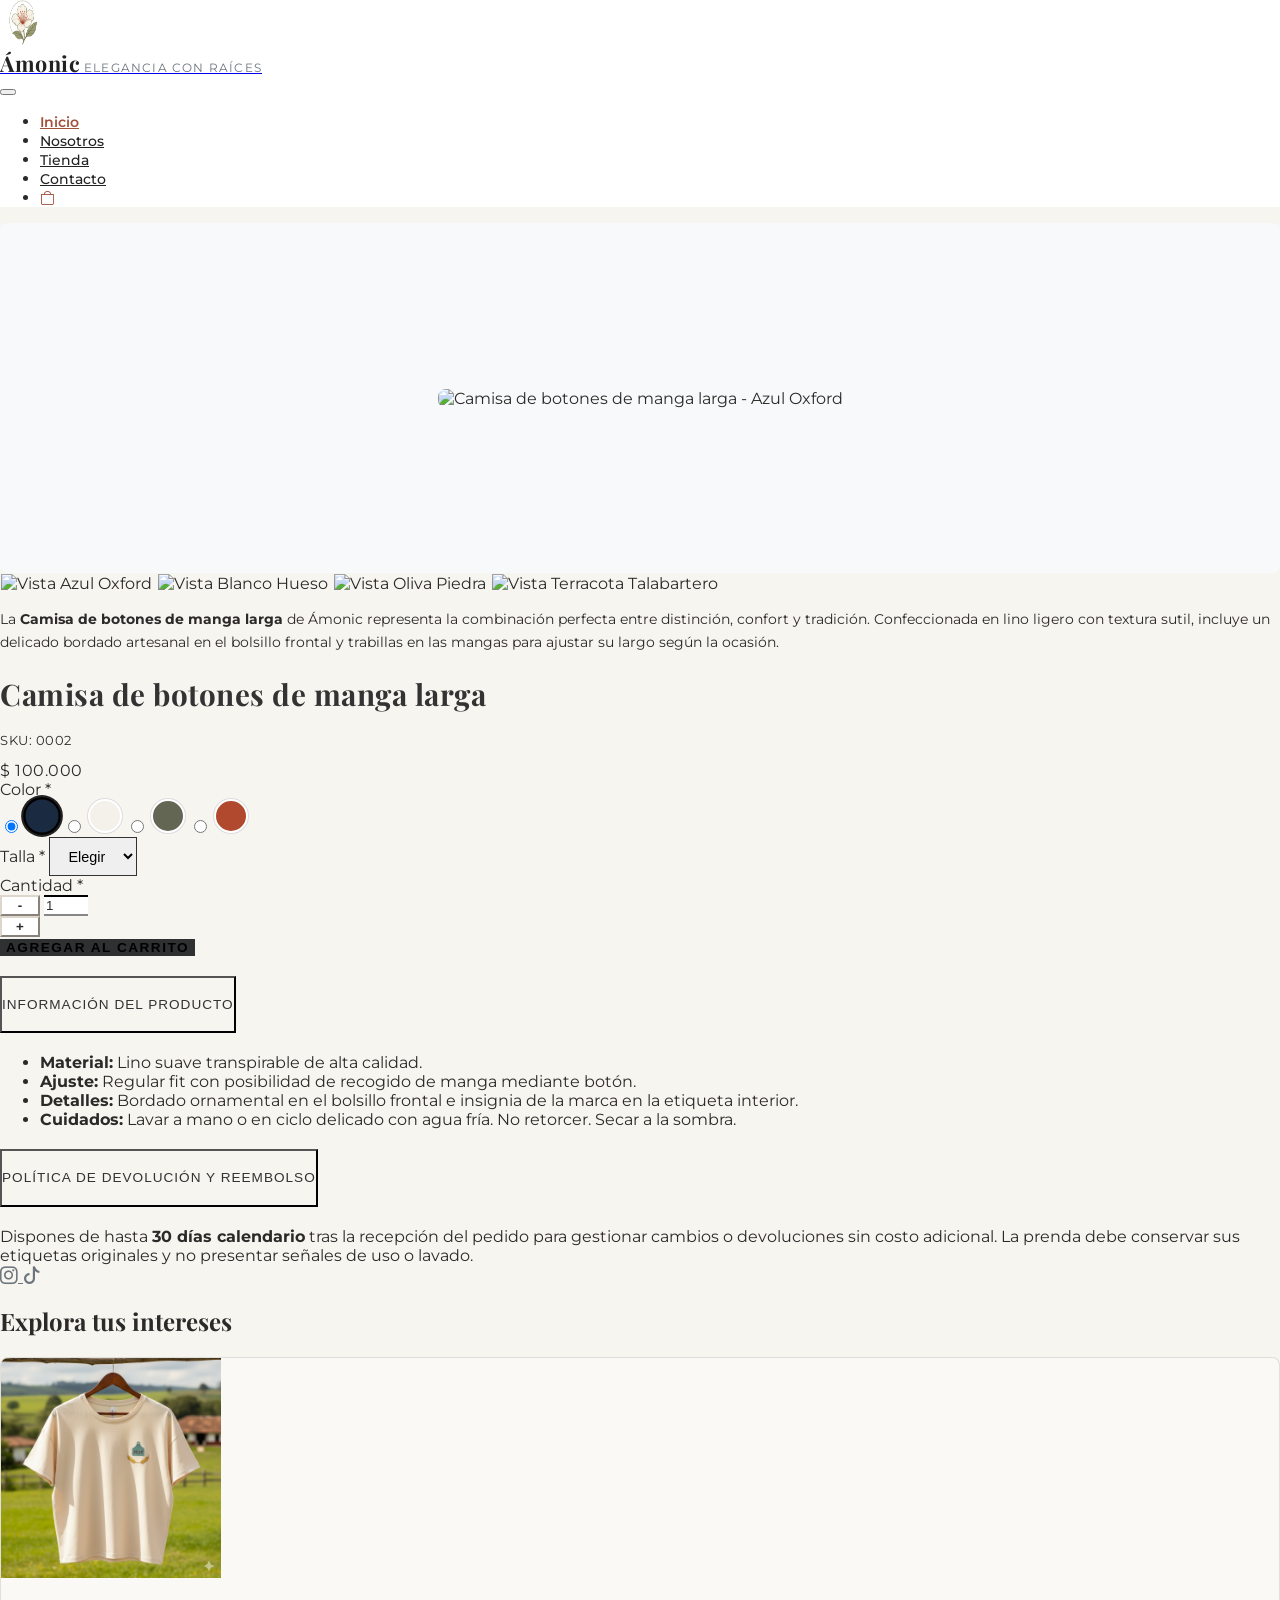
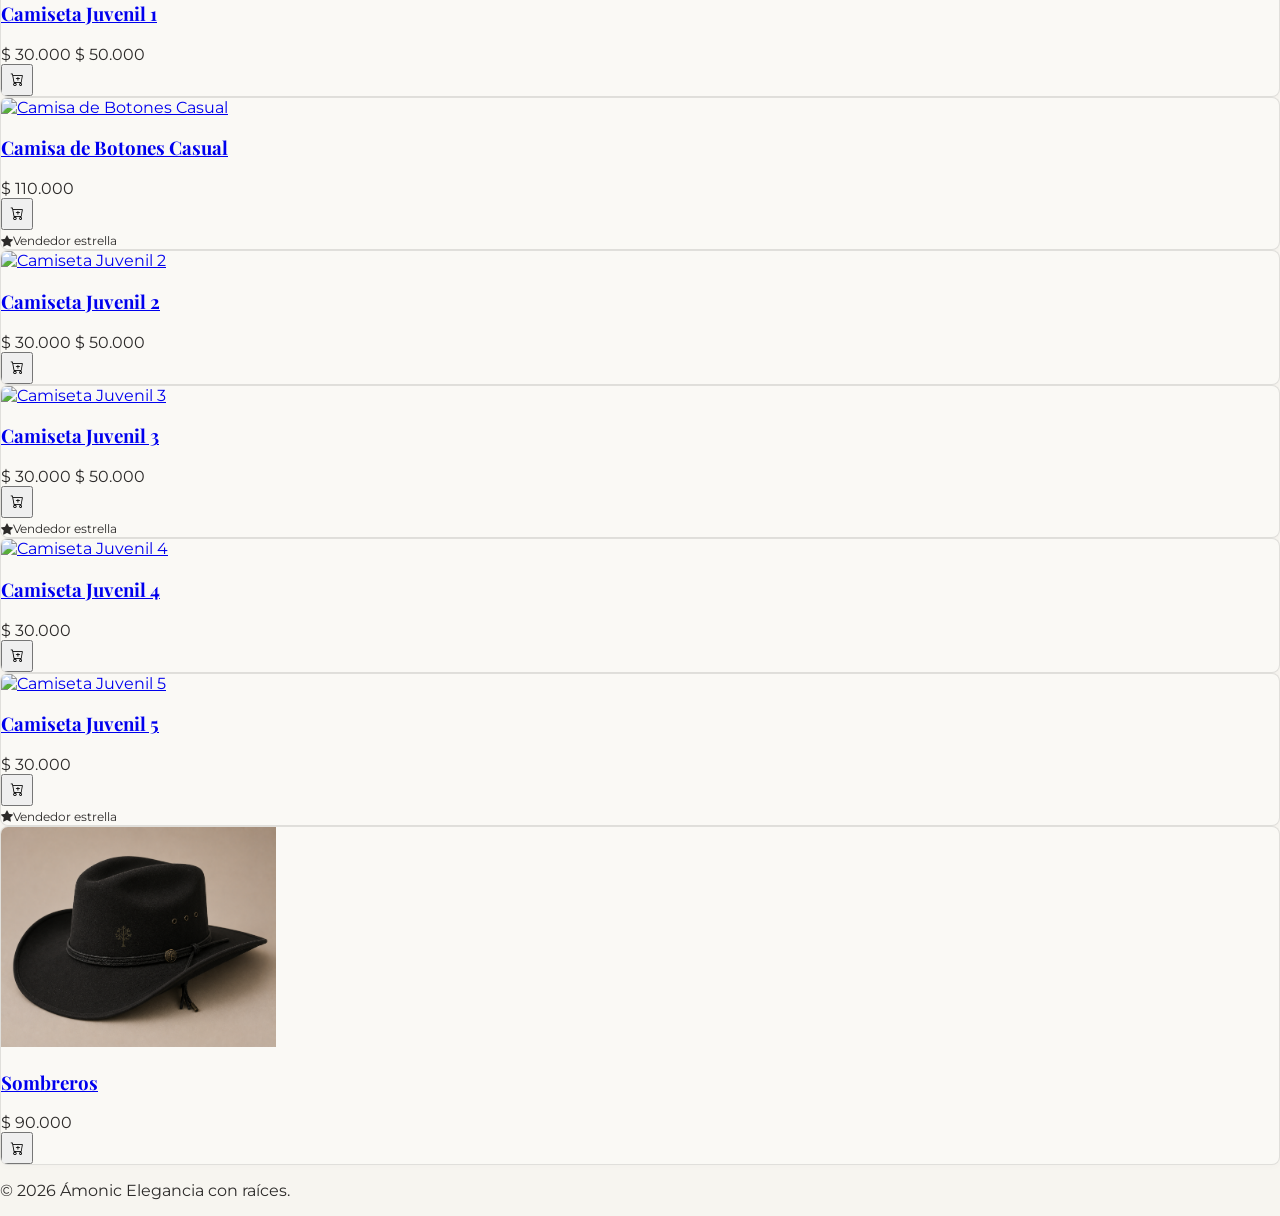
==== Camisa de botones.html @ 0eb74360 "SegundoRepositorio" ====
<!DOCTYPE html>
<html lang="es">
<head>
    <meta charset="UTF-8">
    <meta name="viewport" content="width=device-width, initial-scale=1.0">
    <title>Amonic - Elegancia con raíces</title>
    <!-- Favicon de la página -->
    <link rel="icon" type="image/png" href="Img/LOGO en barra.png">
    <!-- Bootstrap CSS -->
    <link rel="stylesheet" href="css/bootstrap.min.css">
    <!-- Bootstrap Iconos -->
    <link rel="stylesheet" href="https://cdn.jsdelivr.net/npm/bootstrap-icons@1.11.3/font/bootstrap-icons.min.css">
    <!-- Google Fuentes -->
    <link rel="preconnect" href="https://fonts.googleapis.com">
    <link rel="preconnect" href="https://fonts.gstatic.com" crossorigin>
    <link href="https://fonts.googleapis.com/css2?family=Montserrat:ital,wght@0,100..900;1,100..900&family=Playfair+Display:ital,wght@0,400..900;1,400..900&display=swap" rel="stylesheet">
    <link rel="stylesheet" href="css/style.css">
</head>
<body class="scroll-smooth">

    <!-- Barra de Navegación -->
    <header class="sticky-top bg-white shadow-sm">
        <nav class="navbar navbar-expand-lg navbar-light py-3">
            <div class="container">
                <!-- Logo en la Barra de Nav -->
                <a class="navbar-brand d-flex align-items-center gap-3" href="index.html">
                    <img src="Img/LOGO en barra.png" alt="Amonic Logo" width="45" height="45" class="d-inline-block object-fit-contain">
                    <div class="d-flex flex-column align-items-start">
                        <span class="brand-title lh-1">Ámonic</span>
                        <span class="brand-subtitle">Elegancia con raíces</span>
                    </div>
                </a>

                <!-- Botón hamburguesa -->
                <button class="navbar-toggler border-0" type="button" data-bs-toggle="collapse" data-bs-target="#navbarAmonic" aria-controls="navbarAmonic" aria-expanded="false" aria-label="Toggle navigation">
                    <span class="navbar-toggler-icon"></span>
                </button>

                <!-- Menú de navegación y Carrito -->
                <div class="collapse navbar-collapse justify-content-end" id="navbarAmonic">
                    <ul class="navbar-nav gap-lg-4 text-center align-items-center">
                        <li class="nav-item">
                            <a class="nav-link custom-link active" href="index.html">Inicio</a>
                        </li>
                        <li class="nav-item">
                            <a class="nav-link custom-link" href="Nosotros.html">Nosotros</a>
                        </li>
                        <li class="nav-item">
                            <a class="nav-link custom-link" href="Tienda.html">Tienda</a>
                        </li>
                        <li class="nav-item">
                            <a class="nav-link custom-link" href="Contacto.html">Contacto</a>
                        </li>
                        <!-- Carrito de compras -->
                        <!-- Carrito de compras -->
                        <li class="nav-item mt-2 mt-lg-0">
                            <!-- Nota: Se recomienda renombrar el archivo físico a 'carrito-de-compras.html' para evitar espacios -->
                            <a class="nav-link custom-link position-relative px-2" href="Carrito de Compras.html" aria-label="Carrito de compras">
                                <i class="bi bi-bag fs-5 carrito-icon"></i>
                            </a>
                        </li>
                    </ul>
                </div>
            </div>
        </nav>
    </header>

    <main class="container product-page my-5">
        <div class="row g-5">
            
            <!-- COLUMNA IZQUIERDA: Galería e Información -->
            <div class="col-lg-6">
                <!-- Imagen Principal -->
                <div class="main-image-container mb-3">
                    <img src="img/Camisa de botones de manga larga-Azul oxford.png" id="mainImage" class="img-fluid w-100 rounded" alt="Camisa de botones de manga larga - Azul Oxford">
                </div>

                <!-- Galería de Miniaturas (4 Colores) -->
                <div class="thumbnail-gallery d-flex gap-2 mb-4 overflow-auto py-1">
                    <img src="img/Camisa de botones de manga larga-Azul oxford.png" class="img-thumbnail static-thumb cursor-pointer" alt="Vista Azul Oxford" style="cursor: pointer; width: 80px; height: 80px; object-fit: cover;">
                    <img src="img/Camisa de botones de manga larga-Blanco hueso.png" class="img-thumbnail static-thumb cursor-pointer" alt="Vista Blanco Hueso" style="cursor: pointer; width: 80px; height: 80px; object-fit: cover;">
                    <img src="img/Camisa de botones de manga larga-Oliva Piedra.png" class="img-thumbnail static-thumb cursor-pointer" alt="Vista Oliva Piedra" style="cursor: pointer; width: 80px; height: 80px; object-fit: cover;">
                    <img src="img/Camisa de botones de manga larga-Terracota Talabartero.png" class="img-thumbnail static-thumb cursor-pointer" alt="Vista Terracota Talabartero" style="cursor: pointer; width: 80px; height: 80px; object-fit: cover;">
                </div>

                <!-- Descripción del Producto -->
                <div class="product-description text-secondary">
                    <p>
                        La <strong>Camisa de botones de manga larga</strong> de Ámonic representa la combinación perfecta entre distinción, confort y tradición. Confeccionada en lino ligero con textura sutil, incluye un delicado bordado artesanal en el bolsillo frontal y trabillas en las mangas para ajustar su largo según la ocasión.
                    </p>
                </div>
            </div>

            <!-- COLUMNA DERECHA: Detalles y Selección de Compra -->
            <div class="col-lg-6 ps-lg-5">
                <h1 class="product-title fw-normal" id="productName">Camisa de botones de manga larga</h1>
                <p class="sku-text text-muted mb-4">SKU: 0002</p>
                
                <div class="product-price fs-4 mb-4 fw-bold" id="productPrice" data-price="100000">$ 100.000</div>

                <!-- Selección de Color (4 opciones) -->
                <div class="mb-4">
                    <label class="form-label d-block text-secondary small mb-2">Color *</label>
                    <div class="d-flex align-items-center gap-2" id="colorSelector">
                        <!-- Azul Oxford -->
                        <input type="radio" name="color" id="color1" class="btn-check" data-img="img/Camisa de botones de manga larga-Azul oxford.png" value="Azul Oxford" checked>
                        <label class="color-circle" for="color1" style="background-color: #1a2a40;" title="Azul Oxford"></label>

                        <!-- Blanco Hueso -->
                        <input type="radio" name="color" id="color2" class="btn-check" data-img="img/Camisa de botones de manga larga-Blanco hueso.png" value="Blanco Hueso">
                        <label class="color-circle" for="color2" style="background-color: #f4f0ea;" title="Blanco Hueso"></label>

                        <!-- Oliva Piedra -->
                        <input type="radio" name="color" id="color3" class="btn-check" data-img="img/Camisa de botones de manga larga-Oliva Piedra.png" value="Oliva Piedra">
                        <label class="color-circle" for="color3" style="background-color: #636653;" title="Oliva Piedra"></label>

                        <!-- Terracota Talabartero -->
                        <input type="radio" name="color" id="color4" class="btn-check" data-img="img/Camisa de botones de manga larga-Terracota Talabartero.png" value="Terracota Talabartero">
                        <label class="color-circle" for="color4" style="background-color: #b0492d;" title="Terracota Talabartero"></label>
                    </div>
                </div>

                <!-- Selección de Talla -->
                <div class="mb-4">
                    <label for="sizeSelect" class="form-label text-secondary small mb-1">Talla *</label>
                    <select class="form-select custom-select-size" id="sizeSelect">
                        <option selected disabled value="">Elegir</option>
                        <option value="S">S</option>
                        <option value="M">M</option>
                        <option value="L">L</option>
                        <option value="XL">XL</option>
                    </select>
                </div>

                <!-- Selección de Cantidad -->
                <div class="mb-4">
                    <label class="form-label text-secondary small mb-1">Cantidad *</label>
                    <div class="input-group quantity-picker" style="max-width: 140px;">
                        <button class="btn btn-outline-secondary" type="button" id="btnDecrease">-</button>
                        <input type="text" class="form-control text-center border-secondary" id="quantityInput" value="1" readonly>
                        <button class="btn btn-outline-secondary" type="button" id="btnIncrease">+</button>
                    </div>
                </div>

                <!-- Botón Agregar al Carrito -->
                <button class="btn btn-dark w-100 btn-add-cart py-3 mb-4 text-uppercase tracking-wider" id="addToCartBtn">Agregar al carrito</button>

                <!-- Acordeón / Secciones Plegables -->
                <div class="accordion accordion-flush product-info-accordion mb-4" id="productAccordion">
                    <div class="accordion-item border-bottom">
                        <h2 class="accordion-header">
                            <button class="accordion-button collapsed fw-medium text-uppercase text-dark" type="button" data-bs-toggle="collapse" data-bs-target="#collapseInfo">
                                INFORMACIÓN DEL PRODUCTO
                            </button>
                        </h2>
                        <div id="collapseInfo" class="accordion-collapse collapse" data-bs-parent="#productAccordion">
                            <div class="accordion-body small text-muted lh-lg">
                                <ul>
                                    <li><strong>Material:</strong> Lino suave transpirable de alta calidad.</li>
                                    <li><strong>Ajuste:</strong> Regular fit con posibilidad de recogido de manga mediante botón.</li>
                                    <li><strong>Detalles:</strong> Bordado ornamental en el bolsillo frontal e insignia de la marca en la etiqueta interior.</li>
                                    <li><strong>Cuidados:</strong> Lavar a mano o en ciclo delicado con agua fría. No retorcer. Secar a la sombra.</li>
                                </ul>
                            </div>
                        </div>
                    </div>

                    <div class="accordion-item border-bottom">
                        <h2 class="accordion-header">
                            <button class="accordion-button collapsed fw-medium text-uppercase text-dark" type="button" data-bs-toggle="collapse" data-bs-target="#collapseReturn">
                                POLÍTICA DE DEVOLUCIÓN Y REEMBOLSO
                            </button>
                        </h2>
                        <div id="collapseReturn" class="accordion-collapse collapse" data-bs-parent="#productAccordion">
                            <div class="accordion-body small text-muted lh-lg">
                                Dispones de hasta <strong>30 días calendario</strong> tras la recepción del pedido para gestionar cambios o devoluciones sin costo adicional. La prenda debe conservar sus etiquetas originales y no presentar señales de uso o lavado.
                            </div>
                        </div>
                    </div>
                </div>

                <!-- Redes Sociales -->
                <div class="social-share d-flex gap-3 text-secondary">
                    <a href="https://www.instagram.com/amonic.0fficial00/" target="_blank" rel="noopener noreferrer" class="social-icon" aria-label="Instagram de Ámonic">
                        <i class="bi bi-instagram fs-5"></i>
                    </a>
                    <a href="#" target="_blank" rel="noopener noreferrer" class="social-icon" aria-label="TikTok de Ámonic">
                        <i class="bi bi-tiktok fs-5"></i>
                    </a>
                </div>

            </div>
        </div>
    </main>

<!-- SECCIÓN: Explora tus intereses / Productos recomendados -->
    <section class="container mt-5 pt-4 border-top">
        <h2 class="fs-4 fw-bold text-dark mb-4">Explora tus intereses</h2>

        <div class="row row-cols-2 row-cols-md-3 row-cols-lg-4 g-3 g-md-4">
            
            <!-- 2. Camiseta Juvenil 1 -->
            <div class="col">
                <div class="card h-100 border-0 shadow-sm rounded-3 overflow-hidden product-card position-relative">
                    <a href="Camiseta Juvenil 1.html" class="text-decoration-none color-inherit d-block">
                        <img src="Img/Camiseta 1.png" class="card-img-top object-fit-cover" alt="Camiseta Juvenil 1" style="height: 220px;">
                    </a>
                    <div class="card-body p-3 d-flex flex-column justify-content-between">
                        <div>
                            <a href="Camiseta Juvenil 1.html" class="text-decoration-none color-inherit">
                                <h3 class="card-title fs-6 text-dark text-truncate mb-1">Camiseta Juvenil 1</h3>
                            </a>
                            <div class="d-flex align-items-center gap-2 mb-2">
                                <span class="fw-bold text-dark fs-6">$ 30.000</span>
                                <span class="text-muted text-decoration-line-through small">$ 50.000</span>
                            </div>
                        </div>
                        <div>
                            <div class="d-flex align-items-center justify-content-end">
                                <button class="btn btn-outline-dark btn-sm rounded-circle d-flex align-items-center justify-content-center p-0" style="width: 32px; height: 32px;" aria-label="Agregar al carrito">
                                    <i class="bi bi-cart-plus fs-6"></i>
                                </button>
                            </div>
                        </div>
                    </div>
                </div>
            </div>

            <!-- 3. Camisa de botones -->
            <div class="col">
                <div class="card h-100 border-0 shadow-sm rounded-3 overflow-hidden product-card position-relative">
                    <a href="Camisa.html" class="text-decoration-none color-inherit d-block">
                        <img src="img/Camisa Maculina Ámonic Esencia Natural-Azul Pizarra.png" class="card-img-top object-fit-cover" alt="Camisa de Botones Casual" style="height: 220px;">
                    </a>
                    <div class="card-body p-3 d-flex flex-column justify-content-between">
                        <div>
                            <a href="Camisa.html" class="text-decoration-none color-inherit">
                                <h3 class="card-title fs-6 text-dark text-truncate mb-1">Camisa de Botones Casual</h3>
                            </a>
                            <div class="d-flex align-items-center gap-2 mb-2">
                                <span class="fw-bold text-dark fs-6">$ 110.000</span>
                            </div>
                        </div>
                        <div>
                            <div class="d-flex align-items-center justify-content-between mb-2">
                                <button class="btn btn-outline-dark btn-sm rounded-circle d-flex align-items-center justify-content-center p-0 ms-auto" style="width: 32px; height: 32px;" aria-label="Agregar al carrito">
                                    <i class="bi bi-cart-plus fs-6"></i>
                                </button>
                            </div>
                            <span class="badge text-bg-dark rounded-1 fw-normal px-2 py-1 w-100 text-center" style="font-size: 0.75rem;">
                                <i class="bi bi-star-fill text-warning me-1"></i>Vendedor estrella
                            </span>
                        </div>
                    </div>
                </div>
            </div>

            <!-- 4. Camiseta Juvenil 2 -->
            <div class="col">
                <div class="card h-100 border-0 shadow-sm rounded-3 overflow-hidden product-card position-relative">
                    <a href="Camiseta Juvenil 2.html" class="text-decoration-none color-inherit d-block">
                        <img src="img/Camiseta 2.png" class="card-img-top object-fit-cover" alt="Camiseta Juvenil 2" style="height: 220px;">
                    </a>
                    <div class="card-body p-3 d-flex flex-column justify-content-between">
                        <div>
                            <a href="Camiseta Juvenil 2.html" class="text-decoration-none color-inherit">
                                <h3 class="card-title fs-6 text-dark text-truncate mb-1">Camiseta Juvenil 2</h3>
                            </a>
                            <div class="d-flex align-items-center gap-2 mb-2">
                                <span class="fw-bold text-dark fs-6">$ 30.000</span>
                                <span class="text-muted text-decoration-line-through small">$ 50.000</span>
                            </div>
                        </div>
                        <div>
                            <div class="d-flex align-items-center justify-content-end">
                                <button class="btn btn-outline-dark btn-sm rounded-circle d-flex align-items-center justify-content-center p-0" style="width: 32px; height: 32px;" aria-label="Agregar al carrito">
                                    <i class="bi bi-cart-plus fs-6"></i>
                                </button>
                            </div>
                        </div>
                    </div>
                </div>
            </div>

            <!-- 5. Camiseta Juvenil 3 -->
            <div class="col">
                <div class="card h-100 border-0 shadow-sm rounded-3 overflow-hidden product-card position-relative">
                    <a href="Camiseta Juvenil 3.html" class="text-decoration-none color-inherit d-block">
                        <img src="img/Camiseta 3.png" class="card-img-top object-fit-cover" alt="Camiseta Juvenil 3" style="height: 220px;">
                    </a>
                    <div class="card-body p-3 d-flex flex-column justify-content-between">
                        <div>
                            <a href="Camiseta Juvenil 3.html" class="text-decoration-none color-inherit">
                                <h3 class="card-title fs-6 text-dark text-truncate mb-1">Camiseta Juvenil 3</h3>
                            </a>
                            <div class="d-flex align-items-center gap-2 mb-2">
                                <span class="fw-bold text-dark fs-6">$ 30.000</span>
                                <span class="text-muted text-decoration-line-through small">$ 50.000</span>
                            </div>
                        </div>
                        <div>
                            <div class="d-flex align-items-center justify-content-between mb-2">
                                <button class="btn btn-outline-dark btn-sm rounded-circle d-flex align-items-center justify-content-center p-0 ms-auto" style="width: 32px; height: 32px;" aria-label="Agregar al carrito">
                                    <i class="bi bi-cart-plus fs-6"></i>
                                </button>
                            </div>
                            <span class="badge text-bg-dark rounded-1 fw-normal px-2 py-1 w-100 text-center" style="font-size: 0.75rem;">
                                <i class="bi bi-star-fill text-warning me-1"></i>Vendedor estrella
                            </span>
                        </div>
                    </div>
                </div>
            </div>

            <!-- 6. Camiseta Juvenil 4 -->
            <div class="col">
                <div class="card h-100 border-0 shadow-sm rounded-3 overflow-hidden product-card position-relative">
                    <a href="Camiseta Juvenil 4.html" class="text-decoration-none color-inherit d-block">
                        <img src="img/Camiseta 4.png" class="card-img-top object-fit-cover" alt="Camiseta Juvenil 4" style="height: 220px;">
                    </a>
                    <div class="card-body p-3 d-flex flex-column justify-content-between">
                        <div>
                            <a href="Camiseta Juvenil 4.html" class="text-decoration-none color-inherit">
                                <h3 class="card-title fs-6 text-dark text-truncate mb-1">Camiseta Juvenil 4</h3>
                            </a>
                            <div class="d-flex align-items-center gap-2 mb-2">
                                <span class="fw-bold text-dark fs-6">$ 30.000</span>
                            </div>
                        </div>
                        <div>
                            <div class="d-flex align-items-center justify-content-end">
                                <button class="btn btn-outline-dark btn-sm rounded-circle d-flex align-items-center justify-content-center p-0" style="width: 32px; height: 32px;" aria-label="Agregar al carrito">
                                    <i class="bi bi-cart-plus fs-6"></i>
                                </button>
                            </div>
                        </div>
                    </div>
                </div>
            </div>

            <!-- 7. Camiseta Juvenil 5 -->
            <div class="col">
                <div class="card h-100 border-0 shadow-sm rounded-3 overflow-hidden product-card position-relative">
                    <a href="Camiseta Juvenil 5.html" class="text-decoration-none color-inherit d-block">
                        <img src="img/Camiseta 5.png" class="card-img-top object-fit-cover" alt="Camiseta Juvenil 5" style="height: 220px;">
                    </a>
                    <div class="card-body p-3 d-flex flex-column justify-content-between">
                        <div>
                            <a href="Camiseta Juvenil 5.html" class="text-decoration-none color-inherit">
                                <h3 class="card-title fs-6 text-dark text-truncate mb-1">Camiseta Juvenil 5</h3>
                            </a>
                            <div class="d-flex align-items-center gap-2 mb-2">
                                <span class="fw-bold text-dark fs-6">$ 30.000</span>
                            </div>
                        </div>
                        <div>
                            <div class="d-flex align-items-center justify-content-between mb-2">
                                <button class="btn btn-outline-dark btn-sm rounded-circle d-flex align-items-center justify-content-center p-0 ms-auto" style="width: 32px; height: 32px;" aria-label="Agregar al carrito">
                                    <i class="bi bi-cart-plus fs-6"></i>
                                </button>
                            </div>
                            <span class="badge text-bg-dark rounded-1 fw-normal px-2 py-1 w-100 text-center" style="font-size: 0.75rem;">
                                <i class="bi bi-star-fill text-warning me-1"></i>Vendedor estrella
                            </span>
                        </div>
                    </div>
                </div>
            </div>

            <!-- 8. Sombreros -->
            <div class="col">
                <div class="card h-100 border-0 shadow-sm rounded-3 overflow-hidden product-card position-relative">
                    <a href="Sombreros.html" class="text-decoration-none color-inherit d-block">
                        <img src="Img/Sombrero Ganadero 2.png" class="card-img-top object-fit-cover" alt="Sombreros" style="height: 220px;">
                    </a>
                    <div class="card-body p-3 d-flex flex-column justify-content-between">
                        <div>
                            <a href="Sombreros.html" class="text-decoration-none color-inherit">
                                <h3 class="card-title fs-6 text-dark text-truncate mb-1">Sombreros</h3>
                            </a>
                            <div class="d-flex align-items-center gap-2 mb-2">
                                <span class="fw-bold text-dark fs-6">$ 90.000</span>
                            </div>
                        </div>
                        <div>
                            <div class="d-flex align-items-center justify-content-end">
                                <button class="btn btn-outline-dark btn-sm rounded-circle d-flex align-items-center justify-content-center p-0" style="width: 32px; height: 32px;" aria-label="Agregar al carrito">
                                    <i class="bi bi-cart-plus fs-6"></i>
                                </button>
                            </div>
                        </div>
                    </div>
                </div>
            </div>

        </div>
    </section>


    <!-- Footer -->
    <footer class="text-center py-4 bg-dark text-white mt-5">
        <p class="mb-0 fs-6 fw-bold font-sans">
            © 2026 Ámonic Elegancia con raíces.
        </p>
    </footer>

    <!-- Bootstrap JS Bundle -->
    <script src="js/bootstrap.bundle.min.js"></script>

    <!-- Script de interacción y carrito -->
    <script>
        document.addEventListener("DOMContentLoaded", function () {
            const mainImage = document.getElementById("mainImage");
            const colorRadios = document.querySelectorAll('#colorSelector input[type="radio"]');
            const thumbnails = document.querySelectorAll('.thumbnail-gallery img');

            // Función para actualizar el contador del carrito en el navbar
            function updateCartCount() {
                const cartCountBadge = document.getElementById("cartCount");
                if (cartCountBadge) {
                    let cart = JSON.parse(localStorage.getItem("amonicCart")) || [];
                    let totalItems = cart.reduce((sum, item) => sum + parseInt(item.quantity || 0), 0);
                    cartCountBadge.textContent = totalItems;
                }
            }

            // Actualizar contador al cargar la página
            updateCartCount();

            // Cambiar imagen principal según el color seleccionado
            colorRadios.forEach(radio => {
                radio.addEventListener("change", function () {
                    const newImgSrc = this.getAttribute("data-img");
                    if (newImgSrc && mainImage) {
                        mainImage.src = newImgSrc;
                    }
                });
            });

            // Cambiar imagen principal haciendo clic en la miniatura de la galería
            thumbnails.forEach(thumb => {
                thumb.addEventListener("click", function () {
                    if (mainImage) {
                        mainImage.src = this.src;
                    }
                });
            });

            // Controlador de cantidad
            const btnDecrease = document.getElementById("btnDecrease");
            const btnIncrease = document.getElementById("btnIncrease");
            const quantityInput = document.getElementById("quantityInput");

            const MAX_QTY = 10;
            const MIN_QTY = 1;

            if (btnIncrease && quantityInput) {
                btnIncrease.addEventListener("click", function () {
                    let currentVal = parseInt(quantityInput.value) || 1;
                    if (currentVal < MAX_QTY) {
                        quantityInput.value = currentVal + 1;
                    }
                });
            }

            if (btnDecrease && quantityInput) {
                btnDecrease.addEventListener("click", function () {
                    let currentVal = parseInt(quantityInput.value) || 1;
                    if (currentVal > MIN_QTY) {
                        quantityInput.value = currentVal - 1;
                    }
                });
            }

            // Lógica para agregar al carrito
            const addToCartBtn = document.getElementById("addToCartBtn");
            if (addToCartBtn) {
                addToCartBtn.addEventListener("click", function () {
                    const sizeSelect = document.getElementById("sizeSelect").value;
                    
                    // Validación de talla obligatoria
                    if (!sizeSelect || sizeSelect === "Elegir") {
                        alert("Por favor selecciona una talla antes de agregar el producto al carrito.");
                        return;
                    }

                    const name = document.getElementById("productName").textContent;
                    const price = parseInt(document.getElementById("productPrice").getAttribute("data-price")) || 90000;
                    const quantity = parseInt(quantityInput.value) || 1;
                    
                    // Obtener el color seleccionado
                    let selectedColor = "Azul Oxford";
                    colorRadios.forEach(radio => {
                        if (radio.checked) {
                            selectedColor = radio.value;
                        }
                    });

                    const image = mainImage ? mainImage.src : "";

                    // Estructura del producto
                    const productItem = {
                        name: name,
                        price: price,
                        quantity: quantity,
                        size: sizeSelect,
                        color: selectedColor,
                        image: image
                    };

                    // Guardar en localStorage
                    let cart = JSON.parse(localStorage.getItem("amonicCart")) || [];
                    
                    // Comprobar si ya existe el mismo producto con misma talla y color para sumar cantidades
                    let existingIndex = cart.findIndex(item => item.name === name && item.size === sizeSelect && item.color === selectedColor);
                    
                    if (existingIndex > -1) {
                        cart[existingIndex].quantity += quantity;
                    } else {
                        cart.push(productItem);
                    }

                    localStorage.setItem("amonicCart", JSON.stringify(cart));
                    updateCartCount();

                    // Mensaje de éxito
                    alert("¡Producto agregado al carrito con éxito!");
                });
            }
        });
    </script>
</body>
</html>
---- css/style.css ----
/* ==========================================
   1. VARIABLES DE ESTILO Y PALETA DE MARCA
   ========================================== */
:root {
  /* Tipografías */
  --font-serif: 'Playfair Display', Georgia, serif;
  --font-sans: 'Montserrat', sans-serif;
  --font-heading: 'Playfair Display', serif;
  --font-body: 'Montserrat', sans-serif;

  /* Paleta Ámonic */
  --terracota: #a0523d;
  --terracota-dark: #833e2c;
  --terracota-light: #d07a63;
  --verde-oliva: #586148;
  --verde-liquen: #a2b29f;
  --verde-oscuro: #3d5a45;
  --verde-oliva-med: #515848;

  /* Colores Secundarios / Alias */
  --color-terracotta: #c45b3a;
  --color-dark: #222222;
  --color-gray-light: #f8f9fa;

  /* Fondos y Neutros */
  --bg-main: #f7f5f0;
  --bg-card: #ffffff;
  --bg-marroquineria: #f3efe8;
  --bg-crema: #eeebe3;
  --bg-arena: #f3efe6;
  --bg-suave: #f8f6f2;

  /* Textos */
  --text-dark: #222222;
  --text-muted: #76736d;
}

/* ==========================================
   2. REGLAS BASE Y RESET
   ========================================== */
html {
  scroll-behavior: smooth;
}

body {
  margin: 0;
  font-family: var(--font-sans);
  background-color: var(--bg-main);
  color: var(--text-dark);
  scroll-behavior: smooth;
}

h1, h2, h3 {
  font-family: var(--font-heading);
}

hr {
  color: var(--text-dark);
}

/* ==========================================
   3. UTILIDADES DE TIPOGRAFÍA Y COLOR
   ========================================== */
.font-serif { font-family: var(--font-serif); }
.font-sans { font-family: var(--font-sans); }

.brand-heading {
  font-family: var(--font-serif);
  font-weight: 700;
  color: var(--text-dark);
  letter-spacing: 1px;
}

.style-label {
  font-size: 0.72rem;
  letter-spacing: 1.5px;
}

.extra-small {
  font-size: 0.75rem;
  line-height: 1.4;
}

.body-text {
  line-height: 1.8;
  font-size: 0.95rem;
}

/* Utilidades de Texto */
.text-olive { color: #737d61 !important; }
.text-dark-custom, 
.text-dark-title { color: var(--text-dark); }

/* Utilidades de Iconos */
.icon-terracotta { color: var(--terracota); }
.icon-terracotta-light { color: var(--terracota-light); }
.icon-green { color: var(--verde-oscuro); }
.icon-dark { color: #333333; }

/* Utilidades de Fondo */
.bg-cream { background-color: var(--bg-crema); }
.bg-sand { background-color: var(--bg-arena); }
.bg-light-soft, 
.bg-light-section { background-color: var(--bg-suave); }
.bg-olive-dark { background-color: #3d4338; }
.bg-olive-medium { background-color: var(--verde-oliva-med); }

/* ==========================================
   4. NAVEGACIÓN Y NAVBAR
   ========================================== */
.navbar {
  background-color: #ffffff;
}

.navbar-toggler:focus {
  box-shadow: none;
}

/* Títulos de Marca en Nav */
.brand-title {
  font-family: var(--font-serif);
  font-size: 1.35rem;
  font-weight: 700;
  color: var(--text-dark);
  letter-spacing: 0.5px;
}

.brand-subtitle {
  font-family: var(--font-sans);
  font-size: 0.65rem;
  color: var(--terracota);
  letter-spacing: 0.5px;
  text-transform: uppercase;
}

.brand-title2 {
  font-family: var(--font-serif);
  font-size: 3rem;
  font-weight: 700;
}

.brand-subtitle2 {
  font-family: var(--font-sans);
  font-size: 1.1rem;
  margin-top: 1rem;
  margin-bottom: 1.5rem;
}

/* Enlaces de Navegación */
.custom-link {
  font-family: var(--font-sans);
  font-size: 0.9rem;
  font-weight: 500;
  color: var(--text-dark) !important;
  transition: all 0.25s ease;
}

.custom-link:hover,
.custom-link.active {
  color: var(--terracota) !important;
}

.navbar .custom-link.active {
  font-weight: 600;
}

/* Categorías */
.nav-categories {
  width: 100%;
}

.nav-categories .nav-link {
  color: #333333;
  font-size: 0.82rem;
  padding: 7px 10px;
  border-radius: 7px;
  background-color: transparent;
  text-decoration: none;
  transition: background-color 0.25s ease, color 0.25s ease, transform 0.25s ease;
}

.nav-categories .nav-link:hover {
  background-color: var(--text-dark);
  color: var(--bg-main) !important;
  transform: translateX(3px);
}

.nav-categories .nav-link.active {
  background-color: #e6e1d7;
  color: var(--text-dark);
  font-weight: 600;
}

.nav-categories .nav-link.active:hover {
  background-color: var(--text-dark);
  color: var(--bg-main) !important;
}

.category-img-icon {
  width: 38px;
  height: 38px;
  object-fit: contain;
  border-radius: 50%;
  background-color: var(--verde-oliva);
  padding: 6px;
}

/* Carrito en Nav */
.carrito-icon {
  color: var(--terracota);
}

.carrito-badge, 
.badge-cart {
  background-color: var(--terracota);
  font-size: 0.65rem;
  padding: 0.35em 0.55em;
}

.cart-heading {
  color: var(--terracota);
}

/* ==========================================
   5. TARJETAS DE PRODUCTO Y CATÁLOGO
   ========================================== */
.product-card {
  background-color: #faf9f5;
  border: 1px solid rgba(34, 34, 34, 0.12);
  border-radius: 8px;
  overflow: hidden;
  box-shadow: 0 2px 6px rgba(0, 0, 0, 0.02);
  transition: transform 0.25s ease, box-shadow 0.25s ease;
}

.product-card:hover {
  transform: translateY(-3px);
  box-shadow: 0 8px 20px rgba(34, 34, 34, 0.08);
}

.product-image {
  width: 100%;
  height: 245px;
  object-fit: cover;
}

.price-tag {
  font-size: 0.9rem;
  color: var(--text-dark);
}

.btn-fav {
  background-color: rgba(255, 255, 255, 0.88);
  border-radius: 50%;
  width: 34px;
  height: 34px;
  padding: 6px;
  border: none;
  cursor: pointer;
  transition: all 0.2s ease;
}

.badge-star {
  background-color: #737d61;
  color: #ffffff;
  font-size: 0.62rem;
  letter-spacing: 0.5px;
  padding: 5px 9px;
}

.bg-badge-muted {
  background-color: #e3e0d4;
  color: #555555;
  font-size: 0.65rem;
}

.bg-sustainable-box {
  background-color: #e8e6d8;
  border: 1px solid var(--terracota);
}

/* Selectores de Color en Listados */
.color-list {
  margin-top: 9px;
}

.color-item {
  display: flex;
  align-items: center;
  gap: 6px;
  margin-bottom: 4px;
}

.color-name {
  font-size: 0.67rem;
  color: #555555;
  line-height: 1.3;
}

.color-dot {
  width: 14px;
  height: 14px;
  min-width: 14px;
  border-radius: 50%;
  display: inline-block;
  border: 1px solid rgba(34, 34, 34, 0.20);
}

/* Marroquinería y Accesorios */
.bg-card-marroqueri {
  background-color: var(--bg-marroquineria);
  border-color: #e5e0d5 !important;
}

.accessory-card {
  min-height: 120px;
}

.accessory-image {
  object-fit: cover;
}

/* ==========================================
   6. PÁGINA DE DETALLE DE PRODUCTO
   ========================================== */
.product-title {
  font-size: 1.85rem;
  color: #333;
  letter-spacing: 0.5px;
}

.sku-text {
  font-size: 0.8rem;
  letter-spacing: 0.5px;
}

.product-price {
  color: #2b2b2b;
  font-weight: 400;
  letter-spacing: 0.5px;
}

.product-description p {
  font-size: 0.9rem;
  line-height: 1.6;
}

/* Galería e Imágenes del Producto */
.main-image-container img {
  object-fit: cover;
  max-height: 580px;
  background-color: var(--color-gray-light);
  border-radius: 8px;
  transition: opacity 0.3s ease;
}

.thumbnail-gallery {
  scrollbar-width: thin;
  scrollbar-color: #ccc transparent;
}

.thumbnail-gallery::-webkit-scrollbar {
  height: 4px;
}

.thumbnail-gallery::-webkit-scrollbar-thumb {
  background-color: #ccc;
  border-radius: 4px;
}

.thumbnail-gallery .img-thumbnail {
  width: 55px;
  height: 55px;
  object-fit: cover;
  padding: 0;
  border-radius: 0;
  border: 1px solid transparent;
  cursor: pointer;
  transition: border-color 0.2s ease;
}

.thumbnail-gallery .img-thumbnail.active,
.thumbnail-gallery .img-thumbnail:hover {
  border-color: #000;
}

.static-thumb {
  transition: transform 0.2s ease, border-color 0.2s ease;
  border: 1px solid #e0e0e0;
  border-radius: 6px;
}

.static-thumb:hover {
  transform: translateY(-2px);
  border-color: var(--color-terracotta);
}

/* Selector Circular de Color */
.color-circle {
  display: inline-block;
  width: 30px;
  height: 30px;
  border-radius: 50%;
  cursor: pointer;
  position: relative;
  border: 2px solid #ffffff;
  box-shadow: 0 0 0 1px #ddd;
  transition: transform 0.2s ease, box-shadow 0.2s ease, border 0.2s ease;
}

.color-circle:hover {
  transform: scale(1.1);
}

.btn-check:checked + .color-circle {
  border: 2px solid #000;
  box-shadow: 0 0 0 2px #222222;
  transform: scale(1.1);
}

/* Selector de Talla */
.custom-select-size {
  max-width: 200px;
  border-radius: 0;
  border-color: #333;
  padding: 0.6rem 0.9rem;
  font-size: 0.9rem;
}

.custom-select-size:focus {
  box-shadow: none;
  border-color: #000;
}

/* Selector de Cantidad */
.quantity-picker {
  width: 120px;
}

.quantity-picker .btn {
  width: 40px;
  border-radius: 0;
  border-color: #333;
  color: #333;
  font-weight: 600;
}

.quantity-picker .btn:hover {
  background-color: transparent;
  color: #000;
}

.quantity-picker input {
  width: 40px;
  border-left: none;
  border-right: none;
  border-color: #333 !important;
  border-radius: 0;
}

/* Botón Agregar al Carrito */
.btn-add-cart {
  border-radius: 0;
  background-color: #2e3032;
  border: none;
  text-transform: uppercase;
  letter-spacing: 1.5px;
  font-size: 0.85rem;
  font-weight: 600;
  transition: background-color 0.3s ease, transform 0.1s ease;
}

.btn-add-cart:hover {
  background-color: var(--color-terracotta);
}

.btn-add-cart:active {
  transform: scale(0.99);
}

/* Acordeón del Producto */
.product-info-accordion .accordion-item {
  border-left: none;
  border-right: none;
  border-radius: 0;
  border-color: #d1d1d1;
}

.product-info-accordion .accordion-button {
  padding: 1.2rem 0;
  font-size: 0.85rem;
  letter-spacing: 1px;
  color: #333;
  background-color: transparent;
  box-shadow: none !important;
}

.product-info-accordion .accordion-button:not(.collapsed) {
  background-color: transparent;
  color: var(--color-terracotta);
}

.product-info-accordion .accordion-body {
  padding-left: 0;
  padding-right: 0;
}

/* ==========================================
   7. SECCIONES GENERALES Y HERO
   ========================================== */
.block-container-max {
  max-width: 500px;
}

/* Hero Section */
.hero-section {
  min-height: 450px;
}

.hero-overlay {
  background-color: rgba(0, 0, 0, 0.35);
}

.hero-title {
  letter-spacing: 1px;
}

.hero-subtitle {
  letter-spacing: 3px;
  font-size: 0.8rem;
}

.hero-subtitle-max {
  max-width: 500px;
}

.hero-line {
  border-bottom: 1px solid #ffffff;
  width: 40px;
  display: inline-block;
}

/* Títulos y Líneas de Sección */
.section-number {
  color: #888888;
  font-size: 0.8rem;
  letter-spacing: 2px;
}

.section-line {
  border-bottom: 1px solid #cccccc;
  width: 30px;
}

.section-line-dark {
  border-bottom: 1px solid #666666;
  width: 30px;
}

.section-title {
  letter-spacing: 1px;
}

.section-subtag {
  letter-spacing: 1px;
  color: #000000;
  font-size: 0.9rem;
}

/* Sección Nosotros */
.bg-nosotros {
  background-color: #f7f6f2;
}

.origin-img {
  max-height: 400px;
  width: 100%;
  object-fit: cover;
}

.badge-location {
  width: 130px;
  height: 130px;
  border: 1px dashed var(--terracota);
}

.badge-loc-title {
  font-size: 0.65rem;
  letter-spacing: 1px;
  color: var(--terracota);
}

.badge-loc-sub {
  font-size: 0.55rem;
  letter-spacing: 1px;
}

.map-img {
  max-height: 320px;
}

.pillar-text {
  font-size: 0.7rem;
  letter-spacing: 1px;
}

.design-quote {
  line-height: 1.7;
  font-size: 0.9rem;
}

.section-bg-img-container {
  min-height: 400px;
}

.section-bg-img-container-tall {
  min-height: 450px;
}

.purpose-text {
  font-size: 0.75rem;
  letter-spacing: 1.5px;
  color: #333333;
}

.identity-box {
  background-color: var(--verde-oscuro);
  border-left: 12px solid var(--terracota-light);
}

.identity-text {
  font-size: 0.95rem;
  line-height: 1.6;
}

.gallery-img-main {
  max-height: 300px;
}

.gallery-flower-icon {
  max-height: 120px;
}

/* Filosofía */
.philosophy-title {
  letter-spacing: 0.5px;
  font-size: 1.1rem;
  color: #111111;
}

.philosophy-desc {
  font-size: 0.95rem;
}

.values-title {
  font-size: 0.85rem;
  letter-spacing: 1px;
}

.values-grid {
  font-size: 0.75rem;
  letter-spacing: 1.5px;
}

/* Botones y CTA */
.cta-container {
  max-width: 700px;
}

.cta-subtitle {
  letter-spacing: 1px;
}

.cta-tagline {
  color: var(--terracota);
  letter-spacing: 2px;
  font-size: 0.75rem;
}

.btn-amonic {
  background-color: #b56046;
  color: #ffffff;
  border: none;
  letter-spacing: 2px;
  font-size: 0.85rem;
  transition: background-color 0.3s ease;
}

.btn-amonic:hover {
  background-color: var(--terracota-dark);
}

.btn-hero-cta {
  background-color: var(--terracota);
  color: #ffffff;
  border: none;
  transition: background-color 0.3s ease;
}

.btn-hero-cta:hover {
  background-color: var(--terracota-dark);
}

.btn-outline-amonic {
  color: var(--terracota);
  border-color: var(--terracota) !important;
  background: transparent;
  font-size: 0.8rem;
  letter-spacing: 1px;
  transition: all 0.3s ease;
}

.btn-outline-amonic:hover {
  background-color: var(--terracota);
  color: #ffffff;
}

/* ==========================================
   8. CONTACTO Y FORMULARIO
   ========================================== */
.bg-form-column {
  background-color: #f9f7f2;
}

.bg-info-column {
  background-color: #e6dfd3;
}

.form-wrapper {
  max-width: 500px;
  width: 100%;
}

.info-wrapper {
  max-width: 420px;
  width: 100%;
}

.contact-tag {
  color: var(--terracota);
  letter-spacing: 3px;
  font-size: 0.85rem;
}

.contact-title {
  color: #1a1a1a;
}

.contact-desc {
  line-height: 1.6;
  font-size: 0.95rem;
}

.subtitle-question {
  color: var(--terracota);
  letter-spacing: 1px;
}

.border-gray-custom {
  border-color: #cccccc !important;
}

.border-gray-medium {
  border-color: #888888 !important;
}

/* Campos de Formulario */
.form-custom-label {
  font-size: 0.75rem;
  letter-spacing: 1px;
  color: #333333;
}

.form-custom-input,
.form-custom-select {
  font-size: 0.9rem;
  color: #555555;
}

.btn-send {
  background-color: #4a523f;
  color: #ffffff;
  letter-spacing: 2px;
  font-size: 0.85rem;
  transition: background-color 0.3s ease;
}

.btn-send:hover {
  background-color: #394030;
}

/* Columna Lateral de Información */
.info-brand-title {
  color: #1a1a1a;
}

.info-brand-subtitle {
  color: var(--terracota);
  letter-spacing: 3px;
  font-size: 0.8rem;
}

.info-divider {
  border-top: 1.5px solid #666666;
  width: 60px;
  opacity: 1;
}

.contact-info-list {
  font-size: 0.95rem;
  color: #2a2a2a;
}

.info-divider-container {
  max-width: 320px;
}

.cta-info-title {
  color: #1a1a1a;
  font-size: 1.05rem;
}

/* ==========================================
   9. FOOTER Y REDES SOCIALES
   ========================================== */
.footer-text {
  font-family: var(--font-sans);
}

.social-share a,
.social-icon {
  font-size: 1.1rem;
  color: #6c757d;
  transition: color 0.2s ease;
}

.social-share a:hover,
.social-icon:hover {
  color: var(--color-terracotta) !important;
}

/* ==========================================
   10. ADAPTABILIDAD Y MEDIA QUERIES
   ========================================== */
@media (max-width: 991px) {
  .product-image {
    height: 220px;
  }
}

@media (max-width: 767px) {
  .product-image {
    height: 280px;
  }
  
  .nav-categories {
    margin-bottom: 30px;
  }
  
  .brand-heading {
    letter-spacing: 0.5px;
  }
  
  .badge-star {
    display: none;
  }
}

@media (max-width: 575px) {
  .product-image {
    height: 300px;
  }
  
  .accessory-card {
    flex-direction: column !important;
    align-items: flex-start !important;
    gap: 15px;
  }
  
  .accessory-image {
    width: 100%;
    height: 150px;
  }
}
/* Variables de Color y Tipografía */
:root {
  --bg-dark-green: #1c2a20;
  --bg-card-cream: #eee8df;
  --color-rust: #b25829;
  --text-main: #333333;
}

body {
  font-family: 'Montserrat', sans-serif;
  color: var(--text-main);
  background-color: #f7f5f0 !important;
}

.font-serif {
  font-family: 'Cormorant Garamond', serif;
}

.extra-small {
  font-size: 0.78rem;
}

.badge-subheading {
  font-size: 0.75rem;
  letter-spacing: 2px;
  text-transform: uppercase;
  color: #c2ab87;
  font-weight: 600;
}

/* Colores personalizados */
.bg-dark-green {
  background-color: var(--bg-dark-green) !important;
}

.text-rust {
  color: var(--color-rust) !important;
}

.btn-rust {
  background-color: var(--color-rust);
  color: #ffffff;
  border: none;
}

.btn-rust:hover {
  background-color: #96471e;
  color: #ffffff;
}

.hero-section {
  background-color: var(--bg-dark-green);
}

/* Tarjetas */
.card-custom {
  background-color: var(--bg-card-cream);
  border-radius: 12px;
}

.section-title {
  letter-spacing: 3px;
  font-weight: 600;
}

.decorative-divider {
  font-size: 0.8rem;
  color: #a39582;
}

/* Pasos de Proceso */
.step-badge {
  width: 26px;
  height: 26px;
  background-color: var(--color-rust);
  color: white;
  border-radius: 50%;
  font-size: 0.75rem;
  font-weight: bold;
  display: flex;
  align-items: center;
  justify-content: center;
}

.step-icon-box {
  width: 60px;
  height: 60px;
  background-color: var(--bg-card-cream);
  border-radius: 50%;
  display: flex;
  align-items: center;
  justify-content: center;
  font-size: 1.4rem;
  color: #444;
}

/* Sello circular del footer */
.stamp-badge {
  width: 100px;
  height: 100px;
  border: 1px dashed #ffffff77;
  border-radius: 50%;
  display: flex;
  align-items: center;
  justify-content: center;
  text-align: center;
  font-size: 0.6rem;
  padding: 10px;
  letter-spacing: 1px;
}

.material-symbols-outlined {
  font-variation-settings:
  'FILL' 0,
  'wght' 400,
  'GRAD' 0,
  'opsz' 24
}
body {
    background-color: #faf8f5;
    font-family: 'Montserrat', sans-serif;
    color: #2c2a29;
}

.font-playfair {
    font-family: 'Playfair Display', serif;
}

.border-bottom, .border-top {
    border-color: #e6e2d8 !important;
}

/* Ajustes para inputs y botones de cantidad */
.input-group .btn-outline-secondary {
    border-color: #dcd6cb;
    color: #2c2a29;
    background-color: #ffffff;
}

.input-group .form-control {
    border-color: #dcd6cb;
    background-color: #ffffff;
    color: #2c2a29;
}
/* Estilos generales para fuentes y componentes del producto */
body {
    font-family: 'Montserrat', sans-serif;
}

h1, h2, h3, .brand-title {
    font-family: 'Playfair Display', serif;
}

.brand-subtitle {
    font-size: 0.75rem;
    letter-spacing: 0.1em;
    text-transform: uppercase;
    color: #6c757d;
}

/* Selector de colores interactivo */
.color-btn {
    border-radius: 4px;
    padding: 0.35rem 0.8rem;
    font-size: 0.85rem;
    transition: all 0.2s ease-in-out;
}

.color-btn.active {
    background-color: #212529 !important;
    color: #fff !important;
    border-color: #212529 !important;
}

/* Contenedor de imagen principal */
.main-image-container {
    background-color: #f8f9fa;
    border-radius: 8px;
    overflow: hidden;
    display: flex;
    align-items: center;
    justify-content: center;
    min-height: 350px;
}

.main-image-container img {
    max-height: 450px;
    object-fit: contain;
    transition: transform 0.3s ease;
}

.main-image-container img:hover {
    transform: scale(1.03);
}

/* Enlaces personalizados */
.custom-link {
    color: #212529;
    font-weight: 500;
}

.custom-link:hover, .custom-link.active {
    color: #000;
}

/* Tarjetas de productos relacionados */
.product-card {
    transition: transform 0.2s ease-in-out, box-shadow 0.2s ease-in-out;
}

.product-card:hover {
    transform: translateY(-4px);
    box-shadow: 0 .5rem 1rem rgba(0,0,0,.1) !important;
}
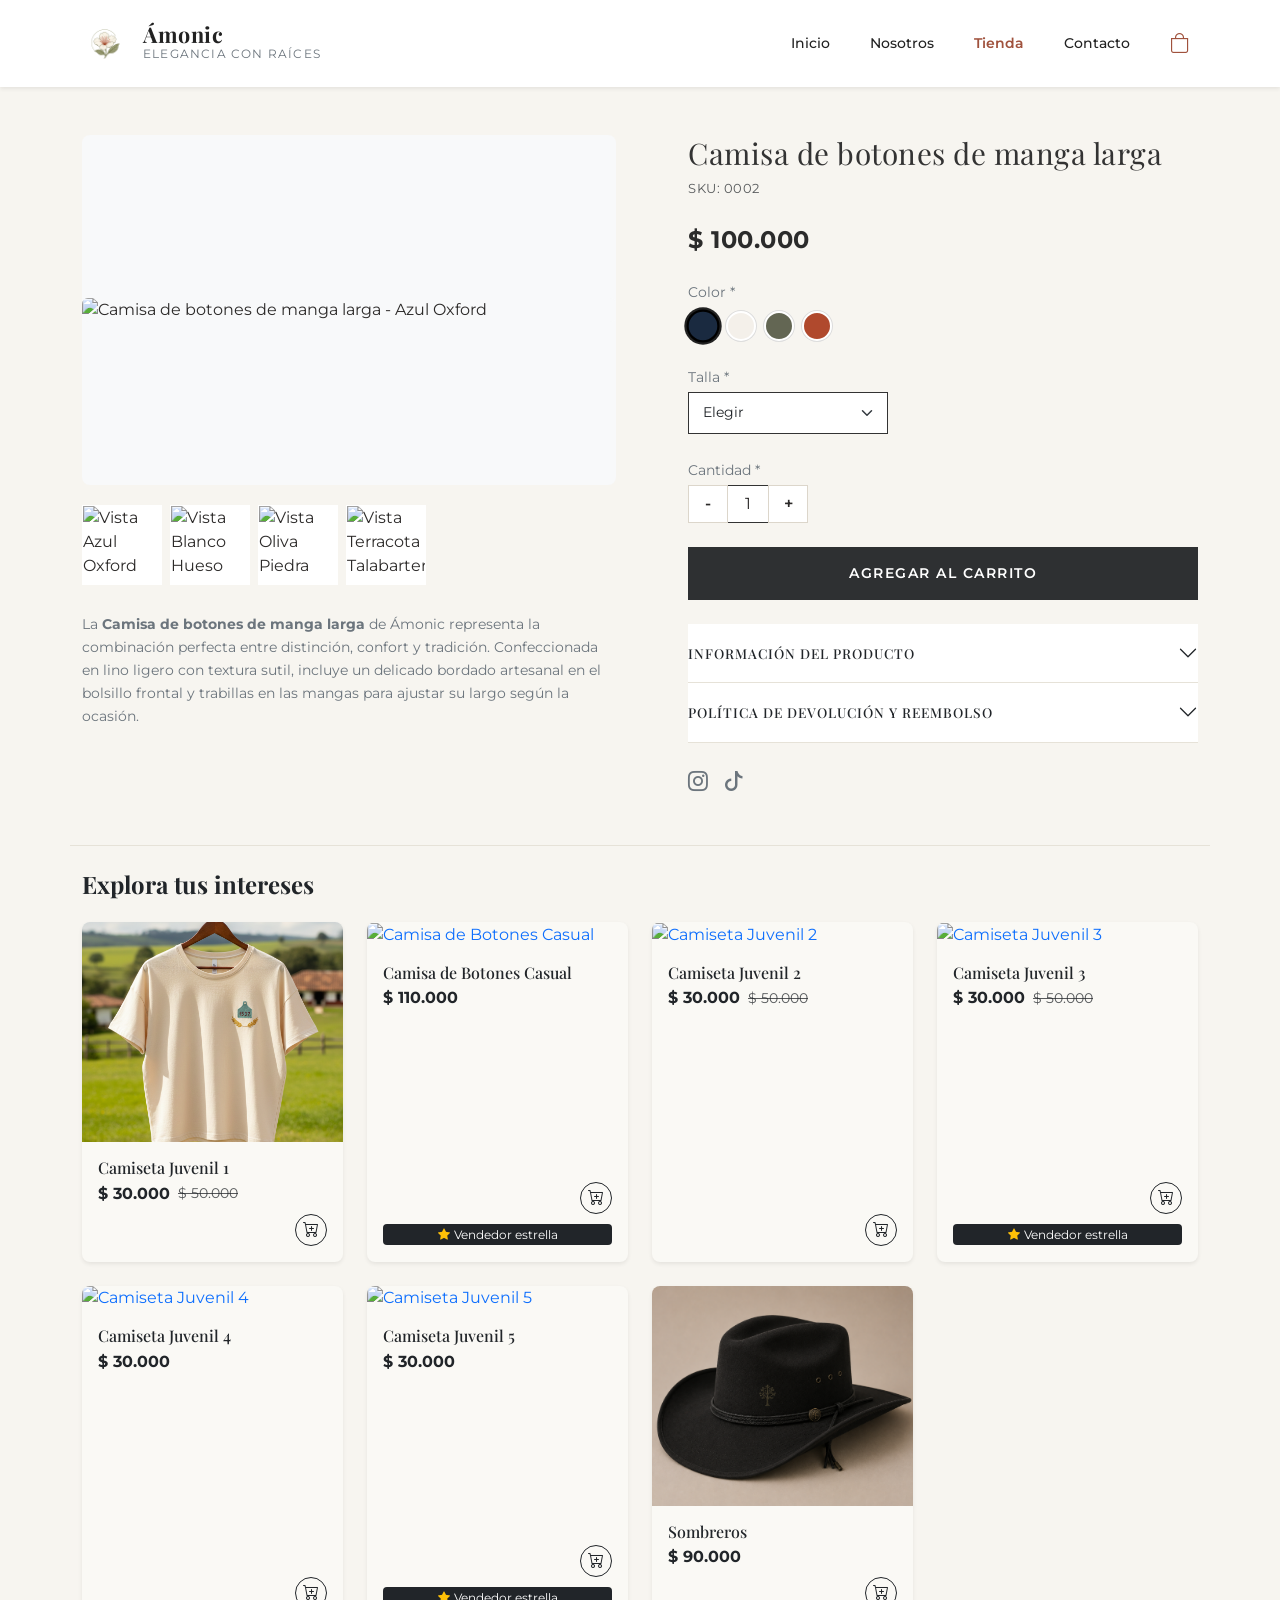
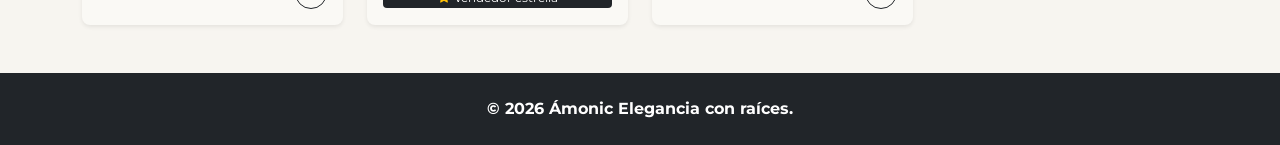
==== commit 95181efa: "first commit" ====
--- a/Camisa de botones.html
+++ b/Camisa de botones.html
@@ -40,13 +40,13 @@
                 <div class="collapse navbar-collapse justify-content-end" id="navbarAmonic">
                     <ul class="navbar-nav gap-lg-4 text-center align-items-center">
                         <li class="nav-item">
-                            <a class="nav-link custom-link active" href="index.html">Inicio</a>
+                            <a class="nav-link custom-link" href="index.html">Inicio</a>
                         </li>
                         <li class="nav-item">
                             <a class="nav-link custom-link" href="Nosotros.html">Nosotros</a>
                         </li>
                         <li class="nav-item">
-                            <a class="nav-link custom-link" href="Tienda.html">Tienda</a>
+                            <a class="nav-link custom-link active" href="Tienda.html">Tienda</a>
                         </li>
                         <li class="nav-item">
                             <a class="nav-link custom-link" href="Contacto.html">Contacto</a>
